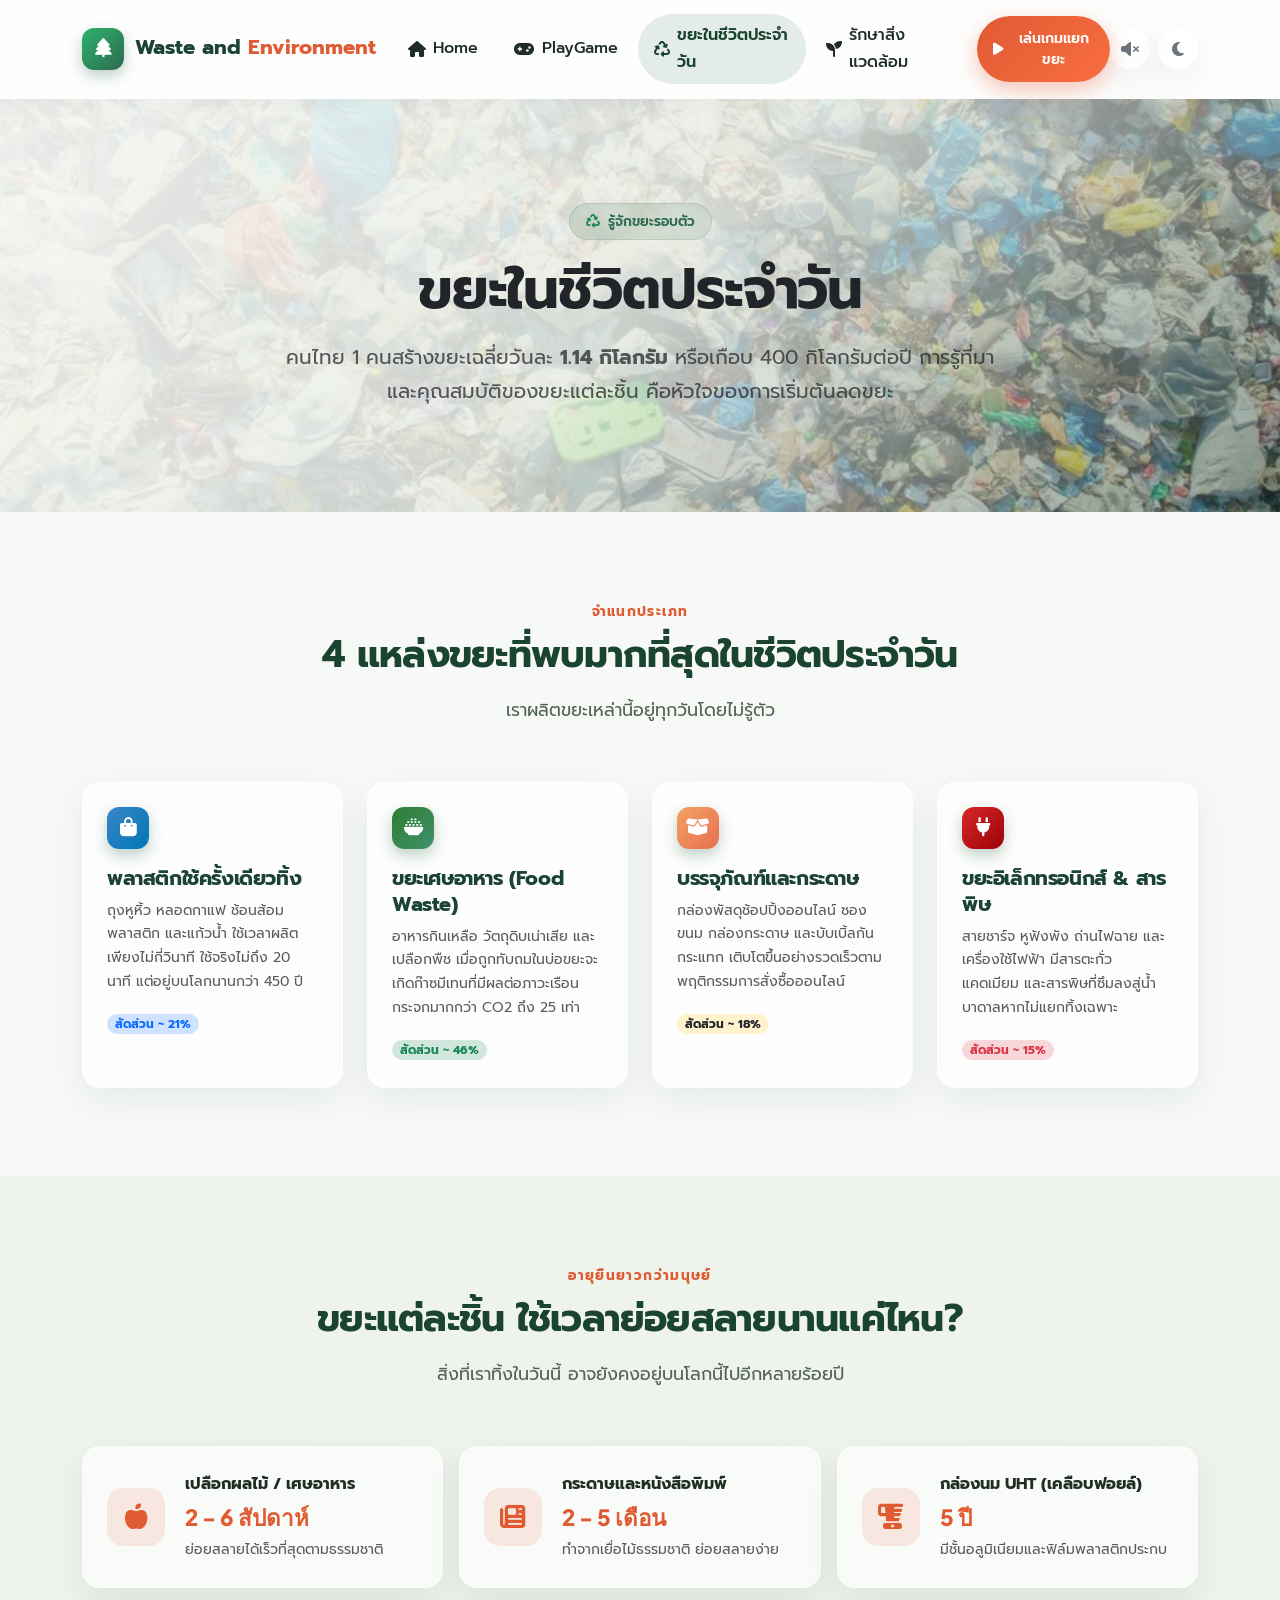
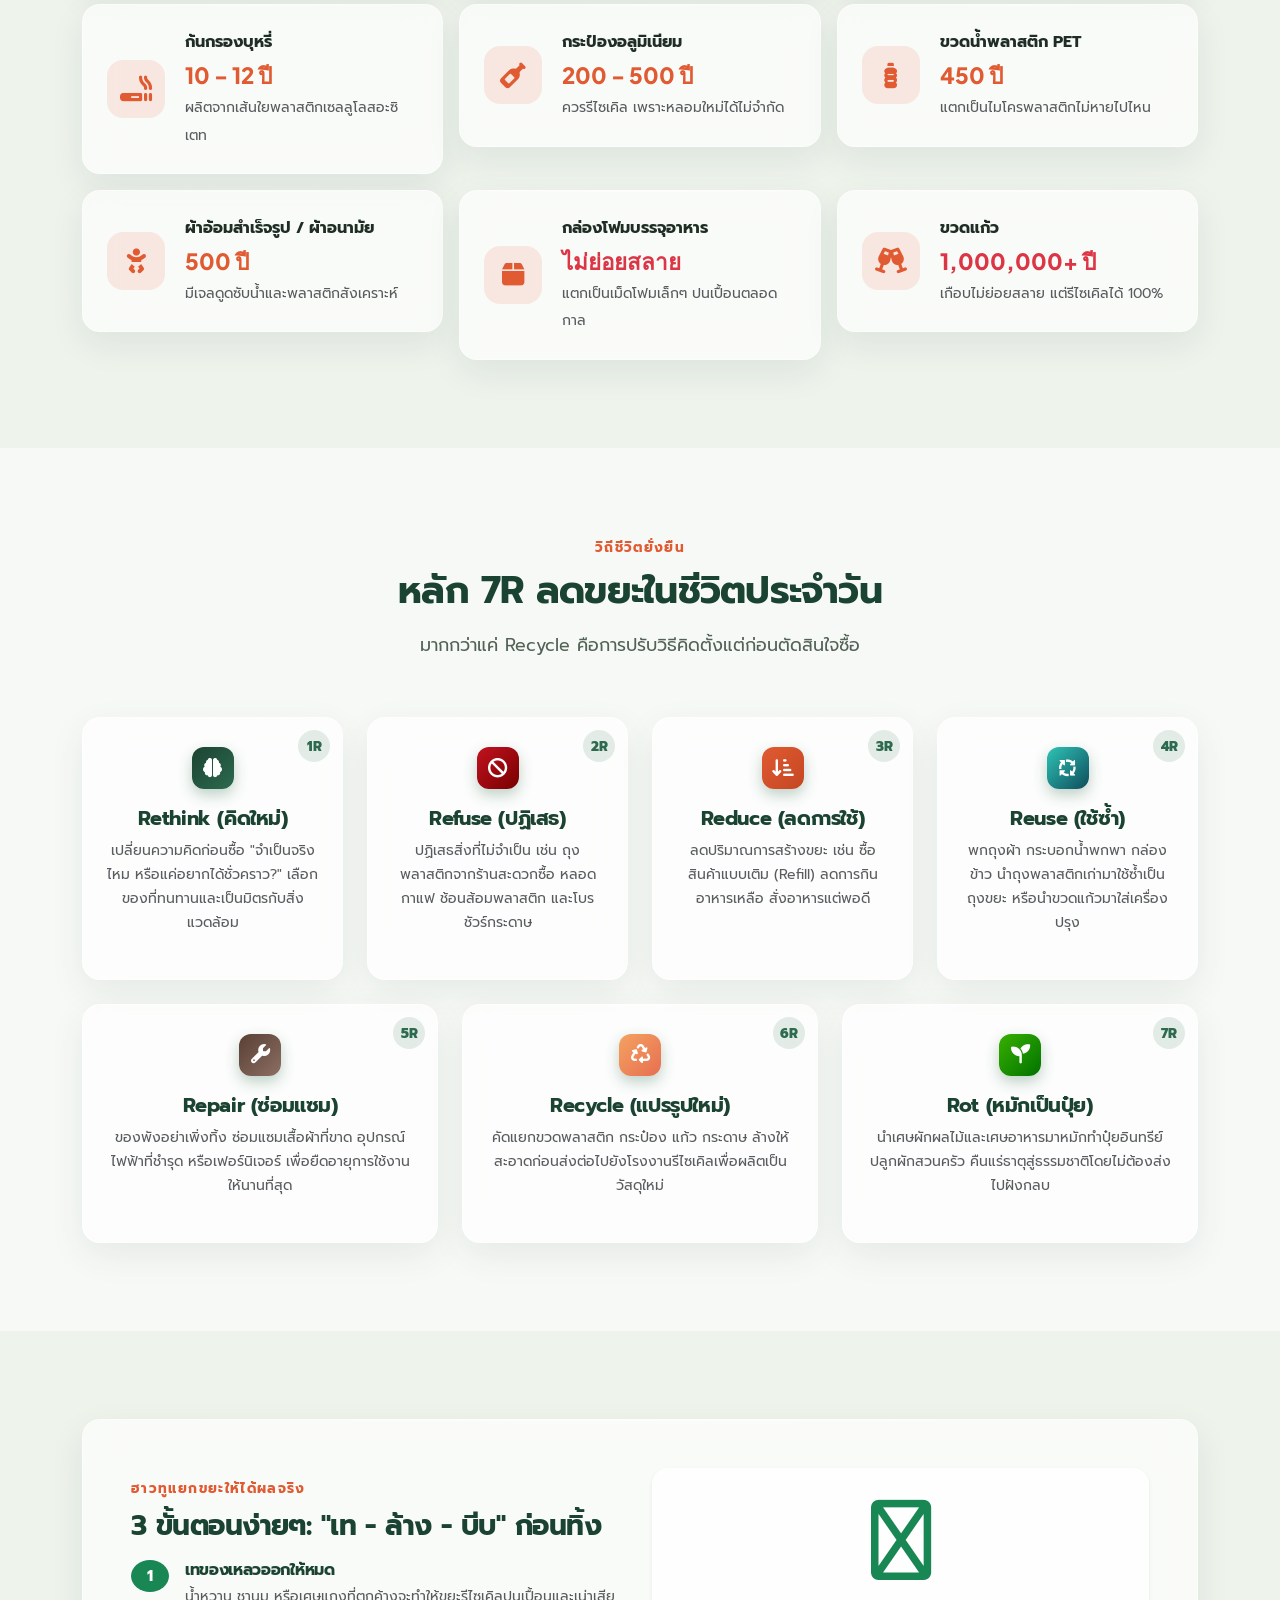
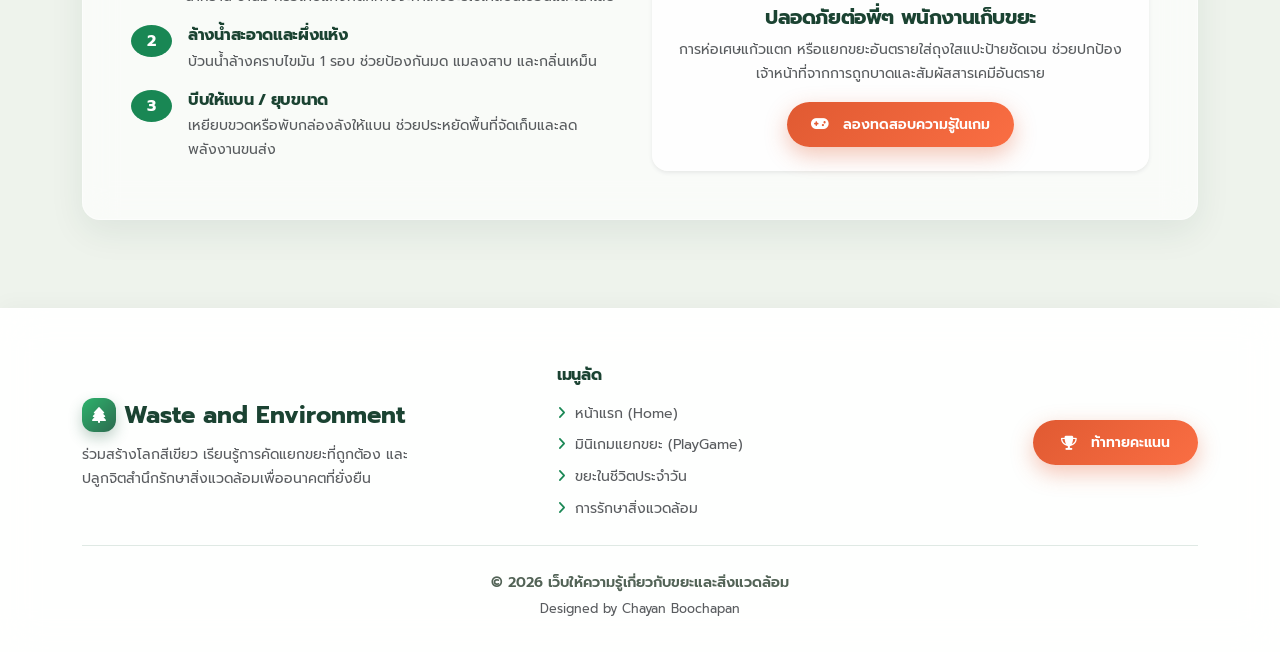
==== daily-waste.html @ e2778abe "feat: initial commit of EcoWise website with audio, game, and real-time counter" ====
<!DOCTYPE html>
<html lang="th" data-theme="light">
<head>
  <meta charset="UTF-8">
  <meta name="viewport" content="width=device-width, initial-scale=1.0">
  <title>ขยะในชีวิตประจำวัน - EcoWise</title>
  
  <meta name="description" content="ทำความรู้จักขยะใกล้ตัว อายุการย่อยสลายของสิ่งของรอบตัว และหลักการ 7R เพื่อการลดขยะอย่างยั่งยืน">
  
  <!-- Google Fonts -->
  <link rel="preconnect" href="https://fonts.googleapis.com">
  <link rel="preconnect" href="https://fonts.gstatic.com" crossorigin>
  <link href="https://fonts.googleapis.com/css2?family=Plus+Jakarta+Sans:wght@500;700;800&family=Prompt:ital,wght@0,300;0,400;0,500;0,600;0,700;1,400&display=swap" rel="stylesheet">
  
  <!-- Font Awesome Icons -->
  <link rel="stylesheet" href="https://cdnjs.cloudflare.com/ajax/libs/font-awesome/6.5.1/css/all.min.css" integrity="sha512-DTOQO9RWCH3ppGqcWaEA1BIZOC6xxalwEsw9c2QQeAIftl+Vegovlnee1c9QX4TctnWMn13TZye+giMm8e2LwA==" crossorigin="anonymous" referrerpolicy="no-referrer" />
  
  <!-- Bootstrap 5 CSS -->
  <link href="https://cdn.jsdelivr.net/npm/bootstrap@5.3.3/dist/css/bootstrap.min.css" rel="stylesheet" integrity="sha384-QWTKZyjpPEjISv5WaRU9OFeRpok6YctnYmDr5pNlyT2bRjXh0JMhjY6hW+ALEwIH" crossorigin="anonymous">
  
  <!-- Custom CSS -->
  <link rel="stylesheet" href="assets/css/style.css">
</head>
<body>

  <!-- Preloader Screen -->
  <div id="preloader">
    <div class="preloader-spinner"></div>
    <div class="fw-bold fs-5 text-success">กำลังโหลดข้อมูลขยะในชีวิตประจำวัน...</div>
  </div>

  <!-- Unified Navigation Bar Placeholder -->
  <div id="navbar-placeholder"></div>

 <!-- Hero Banner with Background Image -->
  <header class="hero-wrapper" style="min-height: 45vh;">
    <!-- รูปภาพพื้นหลัง (เปลี่ยนชื่อรูปตรง src ได้ตามต้องการ) -->
    <img 
      src="assets/images/23e99aee186e565df31dfa96885f300a.jpg" 
      alt="ภาพพื้นหลังขยะในชีวิตประจำวัน" 
      class="hero-bg-img"
    >
    <!-- แผ่นกรองแสงสีกลมกลืน (Overlay) -->
    <div class="hero-overlay"></div>
    <!-- ข้อความเนื้อหา -->
    <div class="container text-center hero-content py-4">
      <span class="badge-pill-soft mb-3 reveal-fade-up">
        <i class="fa-solid fa-recycle text-success"></i> รู้จักขยะรอบตัว
      </span>
      <h1 class="display-4 fw-bold text-dark mb-3 reveal-fade-up">ขยะในชีวิตประจำวัน</h1>
      <p class="fs-5 text-muted mx-auto reveal-fade-up" style="max-width: 720px;">
        คนไทย 1 คนสร้างขยะเฉลี่ยวันละ <strong>1.14 กิโลกรัม</strong> หรือเกือบ 400 กิโลกรัมต่อปี การรู้ที่มาและคุณสมบัติของขยะแต่ละชิ้น คือหัวใจของการเริ่มต้นลดขยะ
      </p>
    </div>
  </header>

  <!-- Section 1: Types of Waste in Daily Life -->
  <section class="section-padding">
    <div class="container">
      <div class="section-title-wrap reveal-fade-up">
        <span class="section-subtitle">จำแนกประเภท</span>
        <h2 class="section-title">4 แหล่งขยะที่พบมากที่สุดในชีวิตประจำวัน</h2>
        <p class="section-desc">เราผลิตขยะเหล่านี้อยู่ทุกวันโดยไม่รู้ตัว</p>
      </div>

      <div class="row g-4">
        <!-- 1. Single Use Plastic -->
        <div class="col-md-6 col-lg-3 reveal-fade-up">
          <div class="glass-card p-4 h-100">
            <div class="brand-icon-wrap mb-3" style="background: linear-gradient(135deg, #3a86c8, #0077b6);">
              <i class="fa-solid fa-bag-shopping"></i>
            </div>
            <h5 class="fw-bold mb-2">พลาสติกใช้ครั้งเดียวทิ้ง</h5>
            <p class="small text-muted mb-3">
              ถุงหูหิ้ว หลอดกาแฟ ช้อนส้อมพลาสติก และแก้วน้ำ ใช้เวลาผลิตเพียงไม่กี่วินาที ใช้จริงไม่ถึง 20 นาที แต่อยู่บนโลกนานกว่า 450 ปี
            </p>
            <span class="badge bg-primary-subtle text-primary rounded-pill small">สัดส่วน ~ 21%</span>
          </div>
        </div>

        <!-- 2. Food Waste -->
        <div class="col-md-6 col-lg-3 reveal-fade-up">
          <div class="glass-card p-4 h-100">
            <div class="brand-icon-wrap mb-3" style="background: linear-gradient(135deg, #2e7d32, #40916c);">
              <i class="fa-solid fa-bowl-rice"></i>
            </div>
            <h5 class="fw-bold mb-2">ขยะเศษอาหาร (Food Waste)</h5>
            <p class="small text-muted mb-3">
              อาหารกินเหลือ วัตถุดิบเน่าเสีย และเปลือกพืช เมื่อถูกทับถมในบ่อขยะจะเกิดก๊าซมีเทนที่มีผลต่อภาวะเรือนกระจกมากกว่า CO2 ถึง 25 เท่า
            </p>
            <span class="badge bg-success-subtle text-success rounded-pill small">สัดส่วน ~ 46%</span>
          </div>
        </div>

        <!-- 3. Packaging & Paper -->
        <div class="col-md-6 col-lg-3 reveal-fade-up">
          <div class="glass-card p-4 h-100">
            <div class="brand-icon-wrap mb-3" style="background: linear-gradient(135deg, #f4a261, #e76f51);">
              <i class="fa-solid fa-box-open"></i>
            </div>
            <h5 class="fw-bold mb-2">บรรจุภัณฑ์และกระดาษ</h5>
            <p class="small text-muted mb-3">
              กล่องพัสดุช้อปปิ้งออนไลน์ ซองขนม กล่องกระดาษ และบับเบิ้ลกันกระแทก เติบโตขึ้นอย่างรวดเร็วตามพฤติกรรมการสั่งซื้อออนไลน์
            </p>
            <span class="badge bg-warning-subtle text-dark rounded-pill small">สัดส่วน ~ 18%</span>
          </div>
        </div>

        <!-- 4. E-Waste & Toxic -->
        <div class="col-md-6 col-lg-3 reveal-fade-up">
          <div class="glass-card p-4 h-100">
            <div class="brand-icon-wrap mb-3" style="background: linear-gradient(135deg, #d62828, #9d0208);">
              <i class="fa-solid fa-plug"></i>
            </div>
            <h5 class="fw-bold mb-2">ขยะอิเล็กทรอนิกส์ & สารพิษ</h5>
            <p class="small text-muted mb-3">
              สายชาร์จ หูฟังพัง ถ่านไฟฉาย และเครื่องใช้ไฟฟ้า มีสารตะกั่ว แคดเมียม และสารพิษที่ซึมลงสู่น้ำบาดาลหากไม่แยกทิ้งเฉพาะ
            </p>
            <span class="badge bg-danger-subtle text-danger rounded-pill small">สัดส่วน ~ 15%</span>
          </div>
        </div>
      </div>
    </div>
  </section>

  <!-- Section 2: Decomposition Timeline Cards (How long trash lasts) -->
  <section class="section-padding" style="background: var(--bg-secondary);">
    <div class="container">
      <div class="section-title-wrap reveal-fade-up">
        <span class="section-subtitle">อายุยืนยาวกว่ามนุษย์</span>
        <h2 class="section-title">ขยะแต่ละชิ้น ใช้เวลาย่อยสลายนานแค่ไหน?</h2>
        <p class="section-desc">สิ่งที่เราทิ้งในวันนี้ อาจยังคงอยู่บนโลกนี้ไปอีกหลายร้อยปี</p>
      </div>

      <div class="row g-3">
        <!-- Item 1: Banana Peel -->
        <div class="col-md-6 col-lg-4 reveal-fade-up">
          <div class="glass-card decomp-card">
            <div class="decomp-icon">
              <i class="fa-solid fa-apple-whole"></i>
            </div>
            <div>
              <div class="fw-bold fs-6">เปลือกผลไม้ / เศษอาหาร</div>
              <div class="decomp-years">2 - 6 สัปดาห์</div>
              <small class="text-muted">ย่อยสลายได้เร็วที่สุดตามธรรมชาติ</small>
            </div>
          </div>
        </div>

        <!-- Item 2: Paper -->
        <div class="col-md-6 col-lg-4 reveal-fade-up">
          <div class="glass-card decomp-card">
            <div class="decomp-icon">
              <i class="fa-solid fa-newspaper"></i>
            </div>
            <div>
              <div class="fw-bold fs-6">กระดาษและหนังสือพิมพ์</div>
              <div class="decomp-years">2 - 5 เดือน</div>
              <small class="text-muted">ทำจากเยื่อไม้ธรรมชาติ ย่อยสลายง่าย</small>
            </div>
          </div>
        </div>

        <!-- Item 3: Milk Carton -->
        <div class="col-md-6 col-lg-4 reveal-fade-up">
          <div class="glass-card decomp-card">
            <div class="decomp-icon">
              <i class="fa-solid fa-blender"></i>
            </div>
            <div>
              <div class="fw-bold fs-6">กล่องนม UHT (เคลือบฟอยล์)</div>
              <div class="decomp-years">5 ปี</div>
              <small class="text-muted">มีชั้นอลูมิเนียมและฟิล์มพลาสติกประกบ</small>
            </div>
          </div>
        </div>

        <!-- Item 4: Cigarette Butt -->
        <div class="col-md-6 col-lg-4 reveal-fade-up">
          <div class="glass-card decomp-card">
            <div class="decomp-icon">
              <i class="fa-solid fa-smoking"></i>
            </div>
            <div>
              <div class="fw-bold fs-6">ก้นกรองบุหรี่</div>
              <div class="decomp-years">10 - 12 ปี</div>
              <small class="text-muted">ผลิตจากเส้นใยพลาสติกเซลลูโลสอะซิเตท</small>
            </div>
          </div>
        </div>

        <!-- Item 5: Soda Can -->
        <div class="col-md-6 col-lg-4 reveal-fade-up">
          <div class="glass-card decomp-card">
            <div class="decomp-icon">
              <i class="fa-solid fa-wine-bottle"></i>
            </div>
            <div>
              <div class="fw-bold fs-6">กระป๋องอลูมิเนียม</div>
              <div class="decomp-years">200 - 500 ปี</div>
              <small class="text-muted">ควรรีไซเคิล เพราะหลอมใหม่ได้ไม่จำกัด</small>
            </div>
          </div>
        </div>

        <!-- Item 6: Plastic Bottle -->
        <div class="col-md-6 col-lg-4 reveal-fade-up">
          <div class="glass-card decomp-card">
            <div class="decomp-icon">
              <i class="fa-solid fa-bottle-water"></i>
            </div>
            <div>
              <div class="fw-bold fs-6">ขวดน้ำพลาสติก PET</div>
              <div class="decomp-years">450 ปี</div>
              <small class="text-muted">แตกเป็นไมโครพลาสติกไม่หายไปไหน</small>
            </div>
          </div>
        </div>

        <!-- Item 7: Disposable Diaper -->
        <div class="col-md-6 col-lg-4 reveal-fade-up">
          <div class="glass-card decomp-card">
            <div class="decomp-icon">
              <i class="fa-solid fa-baby"></i>
            </div>
            <div>
              <div class="fw-bold fs-6">ผ้าอ้อมสำเร็จรูป / ผ้าอนามัย</div>
              <div class="decomp-years">500 ปี</div>
              <small class="text-muted">มีเจลดูดซับน้ำและพลาสติกสังเคราะห์</small>
            </div>
          </div>
        </div>

        <!-- Item 8: Styrofoam -->
        <div class="col-md-6 col-lg-4 reveal-fade-up">
          <div class="glass-card decomp-card">
            <div class="decomp-icon">
              <i class="fa-solid fa-box"></i>
            </div>
            <div>
              <div class="fw-bold fs-6">กล่องโฟมบรรจุอาหาร</div>
              <div class="decomp-years text-danger">ไม่ย่อยสลาย</div>
              <small class="text-muted">แตกเป็นเม็ดโฟมเล็กๆ ปนเปื้อนตลอดกาล</small>
            </div>
          </div>
        </div>

        <!-- Item 9: Glass Bottle -->
        <div class="col-md-6 col-lg-4 reveal-fade-up">
          <div class="glass-card decomp-card">
            <div class="decomp-icon">
              <i class="fa-solid fa-champagne-glasses"></i>
            </div>
            <div>
              <div class="fw-bold fs-6">ขวดแก้ว</div>
              <div class="decomp-years text-danger">1,000,000+ ปี</div>
              <small class="text-muted">เกือบไม่ย่อยสลาย แต่รีไซเคิลได้ 100%</small>
            </div>
          </div>
        </div>
      </div>
    </div>
  </section>

  <!-- Section 3: The 7R Principles in Action -->
  <section class="section-padding" id="section7R">
    <div class="container">
      <div class="section-title-wrap reveal-fade-up">
        <span class="section-subtitle">วิถีชีวิตยั่งยืน</span>
        <h2 class="section-title">หลัก 7R ลดขยะในชีวิตประจำวัน</h2>
        <p class="section-desc">มากกว่าแค่ Recycle คือการปรับวิธีคิดตั้งแต่ก่อนตัดสินใจซื้อ</p>
      </div>

      <div class="row g-4">
        <!-- 1. Rethink -->
        <div class="col-md-6 col-lg-3 reveal-fade-up">
          <div class="glass-card r7-card h-100">
            <span class="r7-badge">1R</span>
            <div class="brand-icon-wrap mx-auto mb-3" style="background: linear-gradient(135deg, #1b4332, #2d6a4f);">
              <i class="fa-solid fa-brain"></i>
            </div>
            <h5 class="fw-bold mb-2">Rethink (คิดใหม่)</h5>
            <p class="small text-muted">
              เปลี่ยนความคิดก่อนซื้อ "จำเป็นจริงไหม หรือแค่อยากได้ชั่วคราว?" เลือกของที่ทนทานและเป็นมิตรกับสิ่งแวดล้อม
            </p>
          </div>
        </div>

        <!-- 2. Refuse -->
        <div class="col-md-6 col-lg-3 reveal-fade-up">
          <div class="glass-card r7-card h-100">
            <span class="r7-badge">2R</span>
            <div class="brand-icon-wrap mx-auto mb-3" style="background: linear-gradient(135deg, #c1121f, #780000);">
              <i class="fa-solid fa-ban"></i>
            </div>
            <h5 class="fw-bold mb-2">Refuse (ปฏิเสธ)</h5>
            <p class="small text-muted">
              ปฏิเสธสิ่งที่ไม่จำเป็น เช่น ถุงพลาสติกจากร้านสะดวกซื้อ หลอดกาแฟ ช้อนส้อมพลาสติก และโบรชัวร์กระดาษ
            </p>
          </div>
        </div>

        <!-- 3. Reduce -->
        <div class="col-md-6 col-lg-3 reveal-fade-up">
          <div class="glass-card r7-card h-100">
            <span class="r7-badge">3R</span>
            <div class="brand-icon-wrap mx-auto mb-3" style="background: linear-gradient(135deg, #e05a32, #c44722);">
              <i class="fa-solid fa-arrow-down-short-wide"></i>
            </div>
            <h5 class="fw-bold mb-2">Reduce (ลดการใช้)</h5>
            <p class="small text-muted">
              ลดปริมาณการสร้างขยะ เช่น ซื้อสินค้าแบบเติม (Refill) ลดการกินอาหารเหลือ สั่งอาหารแต่พอดี
            </p>
          </div>
        </div>

        <!-- 4. Reuse -->
        <div class="col-md-6 col-lg-3 reveal-fade-up">
          <div class="glass-card r7-card h-100">
            <span class="r7-badge">4R</span>
            <div class="brand-icon-wrap mx-auto mb-3" style="background: linear-gradient(135deg, #2ec4b6, #0f4c5c);">
              <i class="fa-solid fa-arrows-spin"></i>
            </div>
            <h5 class="fw-bold mb-2">Reuse (ใช้ซ้ำ)</h5>
            <p class="small text-muted">
              พกถุงผ้า กระบอกน้ำพกพา กล่องข้าว นำถุงพลาสติกเก่ามาใช้ซ้ำเป็นถุงขยะ หรือนำขวดแก้วมาใส่เครื่องปรุง
            </p>
          </div>
        </div>

        <!-- 5. Repair -->
        <div class="col-md-6 col-lg-4 reveal-fade-up">
          <div class="glass-card r7-card h-100">
            <span class="r7-badge">5R</span>
            <div class="brand-icon-wrap mx-auto mb-3" style="background: linear-gradient(135deg, #584034, #8d6e63);">
              <i class="fa-solid fa-wrench"></i>
            </div>
            <h5 class="fw-bold mb-2">Repair (ซ่อมแซม)</h5>
            <p class="small text-muted">
              ของพังอย่าเพิ่งทิ้ง ซ่อมแซมเสื้อผ้าที่ขาด อุปกรณ์ไฟฟ้าที่ชำรุด หรือเฟอร์นิเจอร์ เพื่อยืดอายุการใช้งานให้นานที่สุด
            </p>
          </div>
        </div>

        <!-- 6. Recycle -->
        <div class="col-md-6 col-lg-4 reveal-fade-up">
          <div class="glass-card r7-card h-100">
            <span class="r7-badge">6R</span>
            <div class="brand-icon-wrap mx-auto mb-3" style="background: linear-gradient(135deg, #f4a261, #e76f51);">
              <i class="fa-solid fa-recycle"></i>
            </div>
            <h5 class="fw-bold mb-2">Recycle (แปรรูปใหม่)</h5>
            <p class="small text-muted">
              คัดแยกขวดพลาสติก กระป๋อง แก้ว กระดาษ ล้างให้สะอาดก่อนส่งต่อไปยังโรงงานรีไซเคิลเพื่อผลิตเป็นวัสดุใหม่
            </p>
          </div>
        </div>

        <!-- 7. Rot / Return -->
        <div class="col-md-12 col-lg-4 reveal-fade-up">
          <div class="glass-card r7-card h-100">
            <span class="r7-badge">7R</span>
            <div class="brand-icon-wrap mx-auto mb-3" style="background: linear-gradient(135deg, #38b000, #007200);">
              <i class="fa-solid fa-seedling"></i>
            </div>
            <h5 class="fw-bold mb-2">Rot (หมักเป็นปุ๋ย)</h5>
            <p class="small text-muted">
              นำเศษผักผลไม้และเศษอาหารมาหมักทำปุ๋ยอินทรีย์ ปลูกผักสวนครัว คืนแร่ธาตุสู่ธรรมชาติโดยไม่ต้องส่งไปฝังกลบ
            </p>
          </div>
        </div>
      </div>
    </div>
  </section>

  <!-- Section 4: Tips for Cleaning Waste Before Sorting -->
  <section class="section-padding" style="background: var(--bg-secondary);">
    <div class="container">
      <div class="glass-card p-4 p-md-5 reveal-fade-up">
        <div class="row align-items-center">
          <div class="col-lg-6 mb-4 mb-lg-0">
            <span class="section-subtitle">ฮาวทูแยกขยะให้ได้ผลจริง</span>
            <h3 class="fw-bold mb-3" style="color: var(--color-brand-deep);">
              3 ขั้นตอนง่ายๆ: "เท - ล้าง - บีบ" ก่อนทิ้ง
            </h3>
            <div class="d-flex flex-column gap-3">
              <div class="d-flex align-items-start gap-3">
                <div class="badge bg-success rounded-circle p-2 px-3 fw-bold fs-6">1</div>
                <div>
                  <h6 class="fw-bold mb-1">เทของเหลวออกให้หมด</h6>
                  <p class="small text-muted mb-0">น้ำหวาน ชานม หรือเศษแกงที่ตกค้างจะทำให้ขยะรีไซเคิลปนเปื้อนและเน่าเสีย</p>
                </div>
              </div>
              <div class="d-flex align-items-start gap-3">
                <div class="badge bg-success rounded-circle p-2 px-3 fw-bold fs-6">2</div>
                <div>
                  <h6 class="fw-bold mb-1">ล้างน้ำสะอาดและผึ่งแห้ง</h6>
                  <p class="small text-muted mb-0">บ้วนน้ำล้างคราบไขมัน 1 รอบ ช่วยป้องกันมด แมลงสาบ และกลิ่นเหม็น</p>
                </div>
              </div>
              <div class="d-flex align-items-start gap-3">
                <div class="badge bg-success rounded-circle p-2 px-3 fw-bold fs-6">3</div>
                <div>
                  <h6 class="fw-bold mb-1">บีบให้แบน / ยุบขนาด</h6>
                  <p class="small text-muted mb-0">เหยียบขวดหรือพับกล่องลังให้แบน ช่วยประหยัดพื้นที่จัดเก็บและลดพลังงานขนส่ง</p>
                </div>
              </div>
            </div>
          </div>
          <div class="col-lg-6 text-center">
            <div class="p-4 rounded-4 bg-white bg-opacity-75 shadow-sm">
              <i class="fa-solid fa-hand-holding-heart display-1 text-success mb-3"></i>
              <h5 class="fw-bold mb-2">ปลอดภัยต่อพี่ๆ พนักงานเก็บขยะ</h5>
              <p class="small text-muted mb-3">
                การห่อเศษแก้วแตก หรือแยกขยะอันตรายใส่ถุงใสแปะป้ายชัดเจน ช่วยปกป้องเจ้าหน้าที่จากการถูกบาดและสัมผัสสารเคมีอันตราย
              </p>
              <a href="game.html" class="btn btn-eco-primary btn-sm px-4">
                <i class="fa-solid fa-gamepad me-1"></i> ลองทดสอบความรู้ในเกม
              </a>
            </div>
          </div>
        </div>
      </div>
    </div>
  </section>

  <!-- Scroll to Top Button -->
  <button class="scroll-to-top" id="scrollTopBtn" title="กลับขึ้นด้านบน" aria-label="กลับขึ้นด้านบน">
    <i class="fa-solid fa-arrow-up"></i>
  </button>

  <!-- Unified Footer Placeholder -->
  <div id="footer-placeholder"></div>

  <!-- Bootstrap 5 Bundle JS -->
  <script src="https://cdn.jsdelivr.net/npm/bootstrap@5.3.3/dist/js/bootstrap.bundle.min.js" integrity="sha384-YvpcrYf0tY3lHB60NNkmXc5s9fDVZLESaAA55NDzOxhy9GkcIdslK1eN7N6jIeHz" crossorigin="anonymous"></script>

  <!-- Unified Navbar & Footer Component -->
  <script src="assets/js/navbar-footer.js"></script>

  <!-- Main JS -->
  <script src="assets/js/main.js"></script>

  <!-- Audio Manager (BGM & SFX) -->
  <script src="assets/js/audio-manager.js"></script>

</body>
</html>
---- assets/css/style.css ----
/* ==========================================================================
   EcoWise - เว็บให้ความรู้เกี่ยวกับขยะและสิ่งแวดล้อม
   CSS Stylesheet (Modern Glassmorphism & Responsive Design)
   Color Theory: 60-30-10 Rule (Green, Earthy Brown/Beige, Terracotta/Vibrant Accent)
   ========================================================================== */

/* --- CSS Variables & Design Tokens --- */
:root {
  /* 60% Dominant Base Colors (Light Theme: Soft Natural Ivory / Earth Light) */
  --bg-primary: #f7f9f6;
  --bg-secondary: #eef3ec;
  --bg-surface: rgba(255, 255, 255, 0.72);
  --bg-surface-card: rgba(255, 255, 255, 0.65);
  --bg-surface-elevated: rgba(255, 255, 255, 0.88);
  
  /* 30% Secondary Elements (Deep Forest Green & Earth Warm Brown) */
  --color-brand-deep: #1b4332;
  --color-brand-medium: #2d6a4f;
  --color-earth-brown: #584034;
  --color-earth-beige: #e9ece4;
  --text-main: #1f2d24;
  --text-muted: #526356;
  --border-glass: rgba(255, 255, 255, 0.45);
  --border-subtle: rgba(45, 106, 79, 0.15);

  /* 10% Vibrant Accents (Terracotta Orange / Vivid Green / Accent Gold) */
  --accent-cta: #e05a32;
  --accent-cta-hover: #c44722;
  --accent-green-vivid: #2db36c;
  --accent-sky-blue: #3a86c8;
  --accent-amber: #f4a261;

  /* Glassmorphism Shadows & Blur */
  --glass-blur: blur(16px);
  --glass-shadow: 0 12px 35px 0 rgba(27, 67, 50, 0.08);
  --glass-shadow-hover: 0 18px 45px 0 rgba(27, 67, 50, 0.16);
  --glass-shadow-inset: inset 0 1px 1px 0 rgba(255, 255, 255, 0.8);

  /* Typography & Transitions */
  --font-thai: 'Prompt', -apple-system, BlinkMacSystemFont, 'Segoe UI', Roboto, sans-serif;
  --font-en: 'Plus Jakarta Sans', sans-serif;
  --transition-smooth: all 0.35s cubic-bezier(0.25, 0.8, 0.25, 1);
  --transition-bounce: all 0.5s cubic-bezier(0.34, 1.56, 0.64, 1);
  --radius-sm: 10px;
  --radius-md: 18px;
  --radius-lg: 26px;
  --radius-full: 9999px;

  /* Bin Colors for Waste Sorting */
  --bin-organic: #2e7d32;
  --bin-organic-light: #e8f5e9;
  --bin-recycle: #f9a825;
  --bin-recycle-light: #fffde7;
  --bin-general: #1565c0;
  --bin-general-light: #e3f2fd;
  --bin-hazard: #c62828;
  --bin-hazard-light: #ffebee;
}

/* --- Dark Theme Variables --- */
[data-theme="dark"] {
  color-scheme: dark;

  --bg-primary: #0b1510;
  --bg-secondary: #112018;
  --bg-surface: rgba(17, 33, 24, 0.82);
  --bg-surface-card: rgba(20, 39, 29, 0.72);
  --bg-surface-elevated: rgba(25, 48, 36, 0.90);

  --color-brand-deep: #8ee0b6;
  --color-brand-medium: #62cf9b;
  --color-earth-brown: #ded0c5;
  --color-earth-beige: #203529;
  --text-main: #f3f7f4;
  --text-muted: #b4c9bc;
  --border-glass: rgba(255, 255, 255, 0.14);
  --border-subtle: rgba(98, 207, 155, 0.25);

  --accent-cta: #ff764c;
  --accent-cta-hover: #fa5727;
  --accent-green-vivid: #46c783;
  --accent-sky-blue: #6cb9f6;
  --accent-amber: #ffbe5b;

  --glass-shadow: 0 12px 35px 0 rgba(0, 0, 0, 0.45);
  --glass-shadow-hover: 0 18px 45px 0 rgba(0, 0, 0, 0.65);
  --glass-shadow-inset: inset 0 1px 1px 0 rgba(255, 255, 255, 0.1);

  --bin-organic-light: #16331a;
  --bin-recycle-light: #3a2e0a;
  --bin-general-light: #122842;
  --bin-hazard-light: #3a1515;
}

/* --- Base & Reset --- */
*, *::before, *::after {
  box-sizing: border-box;
}

html {
  scroll-behavior: smooth;
  font-size: 16px;
}

body {
  font-family: var(--font-thai);
  background-color: var(--bg-primary);
  color: var(--text-main);
  line-height: 1.7;
  overflow-x: hidden;
  transition: background-color 0.4s ease, color 0.4s ease;
  min-height: 100vh;
  display: flex;
  flex-direction: column;
  -webkit-font-smoothing: antialiased;
  -moz-osx-font-smoothing: grayscale;
  text-rendering: optimizeLegibility;
}

h1, h2, h3, h4, h5, h6 {
  color: var(--color-brand-deep);
  font-weight: 700;
  line-height: 1.3;
  letter-spacing: -0.02em;
}

a {
  color: var(--accent-cta);
  text-decoration: none;
  transition: var(--transition-smooth);
}

a:hover {
  color: var(--accent-cta-hover);
}

img {
  max-width: 100%;
  height: auto;
}

/* --- Glassmorphism Card Core --- */
.glass-card {
  background: var(--bg-surface-card);
  backdrop-filter: var(--glass-blur);
  -webkit-backdrop-filter: var(--glass-blur);
  border: 1px solid var(--border-glass);
  box-shadow: var(--glass-shadow);
  border-radius: var(--radius-md);
  transition: var(--transition-smooth);
  position: relative;
  overflow: hidden;
}

.glass-card::before {
  content: '';
  position: absolute;
  top: 0;
  left: 0;
  right: 0;
  height: 1px;
  background: linear-gradient(90deg, transparent, rgba(255, 255, 255, 0.6), transparent);
  pointer-events: none;
}

.glass-card:hover {
  transform: translateY(-5px);
  box-shadow: var(--glass-shadow-hover);
  border-color: rgba(255, 255, 255, 0.65);
}

.glass-panel-static {
  background: var(--bg-surface-elevated);
  backdrop-filter: var(--glass-blur);
  -webkit-backdrop-filter: var(--glass-blur);
  border: 1px solid var(--border-glass);
  box-shadow: var(--glass-shadow);
  border-radius: var(--radius-lg);
}

/* --- Gradient Text & Badges --- */
.gradient-text {
  background: linear-gradient(135deg, var(--color-brand-deep) 0%, var(--accent-green-vivid) 70%, var(--accent-cta) 100%);
  -webkit-background-clip: text;
  -webkit-text-fill-color: transparent;
  display: inline-block;
}

.badge-pill-soft {
  display: inline-flex;
  align-items: center;
  gap: 0.5rem;
  padding: 0.4rem 1rem;
  background: rgba(45, 106, 79, 0.12);
  color: var(--color-brand-medium);
  border: 1px solid var(--border-subtle);
  border-radius: var(--radius-full);
  font-size: 0.85rem;
  font-weight: 600;
  backdrop-filter: blur(8px);
}

[data-theme="dark"] .badge-pill-soft {
  background: rgba(82, 183, 136, 0.18);
  color: #8eddb2;
}

/* --- Buttons (10% Accent Call to Action) --- */
.btn-eco-primary {
  background: linear-gradient(135deg, var(--accent-cta) 0%, #fa6e43 100%);
  color: #ffffff !important;
  font-weight: 600;
  padding: 0.75rem 1.75rem;
  border-radius: var(--radius-full);
  border: none;
  box-shadow: 0 8px 22px rgba(224, 90, 50, 0.35);
  transition: var(--transition-bounce);
  display: inline-flex;
  align-items: center;
  gap: 0.6rem;
  position: relative;
  overflow: hidden;
}

.btn-eco-primary:hover {
  transform: translateY(-3px) scale(1.02);
  box-shadow: 0 12px 28px rgba(224, 90, 50, 0.45);
  color: #ffffff !important;
}

.btn-eco-outline {
  background: rgba(255, 255, 255, 0.2);
  color: var(--color-brand-deep) !important;
  font-weight: 600;
  padding: 0.75rem 1.75rem;
  border-radius: var(--radius-full);
  border: 1.5px solid var(--color-brand-medium);
  backdrop-filter: blur(8px);
  transition: var(--transition-smooth);
  display: inline-flex;
  align-items: center;
  gap: 0.6rem;
}

.btn-eco-outline:hover {
  background: var(--color-brand-medium);
  color: #ffffff !important;
  transform: translateY(-3px);
  box-shadow: 0 8px 20px rgba(45, 106, 79, 0.25);
}

[data-theme="dark"] .btn-eco-outline {
  border-color: var(--accent-green-vivid);
  color: #ffffff !important;
}

[data-theme="dark"] .btn-eco-outline:hover {
  background: var(--accent-green-vivid);
  color: #0d1813 !important;
}

/* --- Navbar (Glassmorphism Sticky) --- */
.eco-navbar {
  background: var(--bg-surface);
  backdrop-filter: blur(20px);
  -webkit-backdrop-filter: blur(20px);
  border-bottom: 1px solid var(--border-glass);
  box-shadow: 0 4px 20px rgba(0, 0, 0, 0.04);
  transition: var(--transition-smooth);
  padding: 0.85rem 0;
  z-index: 1040;
}

.eco-navbar.scrolled {
  padding: 0.55rem 0;
  box-shadow: 0 8px 30px rgba(0, 0, 0, 0.08);
}

.navbar-brand-logo {
  display: flex;
  align-items: center;
  gap: 0.7rem;
  font-size: 1.28rem;
  font-weight: 700;
  color: var(--color-brand-deep) !important;
}

.brand-icon-wrap {
  width: 42px;
  height: 42px;
  border-radius: 12px;
  background: linear-gradient(135deg, var(--accent-green-vivid), var(--color-brand-medium));
  display: flex;
  align-items: center;
  justify-content: center;
  color: #ffffff;
  font-size: 1.2rem;
  box-shadow: 0 6px 14px rgba(45, 106, 79, 0.3);
}

.nav-link.eco-link {
  color: var(--text-main);
  font-weight: 500;
  padding: 0.5rem 1rem !important;
  border-radius: var(--radius-full);
  transition: var(--transition-smooth);
  position: relative;
  display: flex;
  align-items: center;
  gap: 0.45rem;
}

.nav-link.eco-link:hover {
  color: var(--accent-cta);
  background: rgba(224, 90, 50, 0.08);
}

.nav-link.eco-link.active {
  color: var(--color-brand-deep);
  background: rgba(45, 106, 79, 0.12);
  font-weight: 600;
}

[data-theme="dark"] .nav-link.eco-link.active {
  background: rgba(116, 198, 157, 0.2);
  color: #92e6b9;
}

/* Theme Toggle Button */
.theme-toggle-btn {
  background: var(--bg-surface-elevated);
  border: 1px solid var(--border-glass);
  color: var(--text-main);
  width: 40px;
  height: 40px;
  border-radius: 50%;
  display: flex;
  align-items: center;
  justify-content: center;
  cursor: pointer;
  transition: var(--transition-bounce);
  box-shadow: var(--glass-shadow);
}

.theme-toggle-btn:hover {
  transform: rotate(18deg) scale(1.1);
  color: var(--accent-amber);
}

.theme-toggle-btn.bgm-active {
  border-color: var(--accent-green-vivid);
  box-shadow: 0 0 12px rgba(45, 179, 108, 0.4);
  animation: pulseBgm 2s infinite ease-in-out;
}

@keyframes pulseBgm {
  0%, 100% { transform: scale(1); }
  50% { transform: scale(1.08); }
}

.blink {
  animation: liveBlink 1.4s infinite ease-in-out;
}

@keyframes liveBlink {
  0%, 100% { opacity: 1; }
  50% { opacity: 0.2; }
}

/* --- Hero Section with Background & Overlay (Home) --- */
.hero-wrapper {
  position: relative;
  min-height: 88vh;
  display: flex;
  align-items: center;
  overflow: hidden;
  padding: 5rem 0 4rem 0;
}

.hero-bg-img {
  position: absolute;
  top: 0;
  left: 0;
  width: 100%;
  height: 100%;
  object-fit: cover;
  z-index: 0;
  filter: brightness(0.92) saturate(1.15);
  transform: scale(1.04);
  transition: transform 10s ease;
}

.hero-overlay {
  position: absolute;
  top: 0;
  left: 0;
  width: 100%;
  height: 100%;
  background: linear-gradient(
    135deg,
    rgba(247, 249, 246, 0.94) 0%,
    rgba(238, 243, 236, 0.85) 50%,
    rgba(27, 67, 50, 0.4) 100%
  );
  z-index: 1;
}

[data-theme="dark"] .hero-overlay {
  background: linear-gradient(
    135deg,
    rgba(13, 24, 19, 0.96) 0%,
    rgba(19, 36, 27, 0.88) 55%,
    rgba(2, 10, 6, 0.8) 100%
  );
}

.hero-content {
  position: relative;
  z-index: 2;
}

.hero-glass-box {
  background: var(--bg-surface);
  backdrop-filter: blur(24px);
  -webkit-backdrop-filter: blur(24px);
  border: 1px solid var(--border-glass);
  box-shadow: 0 20px 50px rgba(0, 0, 0, 0.1);
  border-radius: var(--radius-lg);
  padding: 3rem 2.5rem;
}

/* Floating Elements Animation */
@keyframes floatSlow {
  0%, 100% { transform: translateY(0px) rotate(0deg); }
  50% { transform: translateY(-12px) rotate(2deg); }
}

.floating-anim {
  animation: floatSlow 6s ease-in-out infinite;
}

/* --- Section Styling & Headers --- */
.section-padding {
  padding: 5.5rem 0;
}

.section-title-wrap {
  text-align: center;
  max-width: 720px;
  margin: 0 auto 3.5rem auto;
}

.section-subtitle {
  color: var(--accent-cta);
  text-transform: uppercase;
  font-size: 0.85rem;
  font-weight: 700;
  letter-spacing: 0.1em;
  margin-bottom: 0.5rem;
  display: block;
}

.section-title {
  font-size: 2.35rem;
  margin-bottom: 1rem;
}

.section-desc {
  color: var(--text-muted);
  font-size: 1.1rem;
}

/* --- Waste Category Cards (Interactive 4 Bins) --- */
.waste-category-card {
  border-radius: var(--radius-md);
  padding: 2rem 1.5rem;
  text-align: center;
  height: 100%;
  display: flex;
  flex-direction: column;
  align-items: center;
  position: relative;
  transition: var(--transition-bounce);
  border-top-width: 6px;
}

.waste-category-card.organic {
  border-top-color: var(--bin-organic);
  background: linear-gradient(180deg, var(--bin-organic-light) 0%, var(--bg-surface-card) 45%);
}

.waste-category-card.recycle {
  border-top-color: var(--bin-recycle);
  background: linear-gradient(180deg, var(--bin-recycle-light) 0%, var(--bg-surface-card) 45%);
}

.waste-category-card.general {
  border-top-color: var(--bin-general);
  background: linear-gradient(180deg, var(--bin-general-light) 0%, var(--bg-surface-card) 45%);
}

.waste-category-card.hazard {
  border-top-color: var(--bin-hazard);
  background: linear-gradient(180deg, var(--bin-hazard-light) 0%, var(--bg-surface-card) 45%);
}

.bin-icon-circle {
  width: 72px;
  height: 72px;
  border-radius: 50%;
  display: flex;
  align-items: center;
  justify-content: center;
  font-size: 2rem;
  margin-bottom: 1.25rem;
  box-shadow: 0 8px 20px rgba(0, 0, 0, 0.08);
  transition: var(--transition-bounce);
}

.waste-category-card:hover .bin-icon-circle {
  transform: scale(1.15) rotate(6deg);
}

.organic .bin-icon-circle { background: var(--bin-organic); color: #fff; }
.recycle .bin-icon-circle { background: var(--bin-recycle); color: #fff; }
.general .bin-icon-circle { background: var(--bin-general); color: #fff; }
.hazard .bin-icon-circle { background: var(--bin-hazard); color: #fff; }

.bin-badge-tag {
  font-size: 0.78rem;
  font-weight: 700;
  padding: 0.3rem 0.8rem;
  border-radius: var(--radius-full);
  margin-bottom: 0.75rem;
  display: inline-block;
}

.organic .bin-badge-tag { background: rgba(46, 125, 50, 0.15); color: var(--bin-organic); }
.recycle .bin-badge-tag { background: rgba(249, 168, 37, 0.18); color: #b7791f; }
.general .bin-badge-tag { background: rgba(21, 101, 192, 0.15); color: var(--bin-general); }
.hazard .bin-badge-tag { background: rgba(198, 40, 40, 0.15); color: var(--bin-hazard); }

/* --- Decomposition Timeline / Decomposition Cards --- */
.decomp-card {
  padding: 1.5rem;
  border-radius: var(--radius-md);
  display: flex;
  align-items: center;
  gap: 1.25rem;
  transition: var(--transition-smooth);
}

.decomp-icon {
  width: 58px;
  height: 58px;
  border-radius: 16px;
  background: rgba(224, 90, 50, 0.12);
  color: var(--accent-cta);
  display: flex;
  align-items: center;
  justify-content: center;
  font-size: 1.6rem;
  flex-shrink: 0;
}

.decomp-years {
  font-size: 1.4rem;
  font-weight: 800;
  color: var(--accent-cta);
  font-family: var(--font-en);
}

/* --- 7R Interactive Grid --- */
.r7-card {
  padding: 1.8rem 1.5rem;
  text-align: center;
  border-radius: var(--radius-md);
  position: relative;
  overflow: hidden;
}

.r7-badge {
  position: absolute;
  top: 12px;
  right: 12px;
  width: 32px;
  height: 32px;
  border-radius: 50%;
  background: rgba(45, 106, 79, 0.12);
  color: var(--color-brand-medium);
  font-weight: 800;
  font-size: 0.85rem;
  display: flex;
  align-items: center;
  justify-content: center;
}

/* --- Game Interface (PlayGame) --- */
.game-container {
  max-width: 980px;
  margin: 0 auto;
}

.game-hud {
  display: grid;
  grid-template-columns: repeat(auto-fit, minmax(180px, 1fr));
  gap: 1.25rem;
  margin-bottom: 2rem;
}

.hud-item {
  padding: 1.25rem;
  text-align: center;
  border-radius: var(--radius-md);
  border: 1px solid var(--border-glass);
  background: var(--bg-surface-elevated);
  box-shadow: var(--glass-shadow);
}

.hud-label {
  font-size: 0.85rem;
  color: var(--text-muted);
  font-weight: 600;
  text-transform: uppercase;
  margin-bottom: 0.35rem;
  display: flex;
  align-items: center;
  justify-content: center;
  gap: 0.4rem;
}

.hud-value {
  font-size: 2.2rem;
  font-weight: 800;
  color: var(--color-brand-deep);
  font-family: var(--font-en);
  line-height: 1;
}

.hud-value.timer-warning {
  color: #e63946 !important;
  animation: pulseTimer 1s infinite alternate;
}

@keyframes pulseTimer {
  from { transform: scale(1); }
  to { transform: scale(1.12); }
}

/* Waste Item Spawner Arena */
.game-arena {
  background: var(--bg-surface);
  backdrop-filter: blur(20px);
  -webkit-backdrop-filter: blur(20px);
  border: 2px dashed var(--border-subtle);
  border-radius: var(--radius-lg);
  padding: 2.5rem 1.5rem;
  min-height: 240px;
  display: flex;
  flex-direction: column;
  align-items: center;
  justify-content: center;
  margin-bottom: 2.5rem;
  position: relative;
  transition: var(--transition-smooth);
}

.draggable-waste-item {
  background: var(--bg-surface-elevated);
  border: 2px solid var(--accent-cta);
  border-radius: var(--radius-md);
  padding: 1.2rem 2.2rem;
  box-shadow: 0 16px 36px rgba(0, 0, 0, 0.14);
  cursor: grab;
  user-select: none;
  touch-action: none;
  display: flex;
  align-items: center;
  gap: 1.25rem;
  transition: transform 0.2s cubic-bezier(0.175, 0.885, 0.32, 1.275), box-shadow 0.2s;
  animation: popIn 0.4s cubic-bezier(0.34, 1.56, 0.64, 1);
  z-index: 10;
}

.draggable-waste-item:active {
  cursor: grabbing;
  transform: scale(1.08) rotate(-2deg);
  box-shadow: 0 22px 45px rgba(0, 0, 0, 0.22);
}

.draggable-waste-item.dragging {
  opacity: 0.75;
  transform: scale(1.08);
}

.waste-item-icon {
  font-size: 2.4rem;
  color: var(--color-brand-medium);
  width: 56px;
  height: 56px;
  background: rgba(45, 106, 79, 0.12);
  border-radius: 50%;
  display: flex;
  align-items: center;
  justify-content: center;
}

.waste-item-info {
  text-align: left;
}

.waste-item-name {
  font-size: 1.35rem;
  font-weight: 700;
  color: var(--color-brand-deep);
  margin-bottom: 0.2rem;
}

.waste-item-hint {
  font-size: 0.82rem;
  color: var(--text-muted);
}

@keyframes popIn {
  0% { transform: scale(0.6) translateY(20px); opacity: 0; }
  100% { transform: scale(1) translateY(0); opacity: 1; }
}

/* Bin Drop Zones */
.bins-drop-grid {
  display: grid;
  grid-template-columns: repeat(4, 1fr);
  gap: 1.25rem;
}

.bin-drop-target {
  background: var(--bg-surface-card);
  border: 2px dashed transparent;
  border-radius: var(--radius-md);
  padding: 1.75rem 1rem;
  text-align: center;
  cursor: pointer;
  transition: var(--transition-bounce);
  position: relative;
  overflow: hidden;
  box-shadow: var(--glass-shadow);
}

.bin-drop-target:hover {
  transform: translateY(-8px);
}

.bin-drop-target.drag-over {
  transform: scale(1.05) translateY(-8px);
  border-color: #ffffff;
  box-shadow: 0 0 25px rgba(255, 255, 255, 0.6);
}

.bin-drop-target.bin-organic {
  background: linear-gradient(180deg, rgba(46, 125, 50, 0.15) 0%, var(--bg-surface-card) 80%);
  border-color: var(--bin-organic);
}
.bin-drop-target.bin-recycle {
  background: linear-gradient(180deg, rgba(249, 168, 37, 0.15) 0%, var(--bg-surface-card) 80%);
  border-color: var(--bin-recycle);
}
.bin-drop-target.bin-general {
  background: linear-gradient(180deg, rgba(21, 101, 192, 0.15) 0%, var(--bg-surface-card) 80%);
  border-color: var(--bin-general);
}
.bin-drop-target.bin-hazard {
  background: linear-gradient(180deg, rgba(198, 40, 40, 0.15) 0%, var(--bg-surface-card) 80%);
  border-color: var(--bin-hazard);
}

.bin-model {
  width: 80px;
  height: 95px;
  margin: 0 auto 1rem auto;
  border-radius: 10px 10px 16px 16px;
  position: relative;
  display: flex;
  flex-direction: column;
  align-items: center;
  justify-content: center;
  color: #ffffff;
  font-size: 1.8rem;
  box-shadow: 0 8px 18px rgba(0, 0, 0, 0.18);
  transition: var(--transition-smooth);
}

.bin-model::before {
  content: '';
  position: absolute;
  top: -8px;
  width: 92px;
  height: 12px;
  border-radius: 6px;
  background: inherit;
  filter: brightness(0.9);
}

.bin-organic .bin-model { background: var(--bin-organic); }
.bin-recycle .bin-model { background: var(--bin-recycle); }
.bin-general .bin-model { background: var(--bin-general); }
.bin-hazard .bin-model { background: var(--bin-hazard); }

.bin-title {
  font-size: 1.05rem;
  font-weight: 700;
  margin-bottom: 0.3rem;
}

.bin-hint {
  font-size: 0.75rem;
  color: var(--text-muted);
}

/* Floating Feedback Popup (Toast for Correct/Wrong) */
.game-feedback-toast {
  position: fixed;
  top: 50%;
  left: 50%;
  transform: translate(-50%, -50%) scale(0.6);
  opacity: 0;
  pointer-events: none;
  z-index: 9999;
  padding: 1.5rem 2.5rem;
  border-radius: var(--radius-lg);
  font-weight: 700;
  font-size: 1.5rem;
  display: flex;
  align-items: center;
  gap: 1rem;
  backdrop-filter: blur(24px);
  -webkit-backdrop-filter: blur(24px);
  box-shadow: 0 20px 60px rgba(0, 0, 0, 0.35);
  transition: all 0.35s cubic-bezier(0.34, 1.56, 0.64, 1);
}

.game-feedback-toast.show {
  transform: translate(-50%, -50%) scale(1);
  opacity: 1;
}

.game-feedback-toast.correct {
  background: rgba(46, 125, 50, 0.92);
  color: #ffffff;
  border: 2px solid #81c784;
}

.game-feedback-toast.wrong {
  background: rgba(211, 47, 47, 0.92);
  color: #ffffff;
  border: 2px solid #e57373;
}

/* Results Summary Modal / Card */
.results-modal-overlay {
  position: fixed;
  top: 0;
  left: 0;
  width: 100%;
  height: 100%;
  background: rgba(0, 0, 0, 0.65);
  backdrop-filter: blur(10px);
  display: flex;
  align-items: center;
  justify-content: center;
  z-index: 1060;
  opacity: 0;
  visibility: hidden;
  transition: var(--transition-smooth);
  padding: 1.5rem;
}

.results-modal-overlay.active {
  opacity: 1;
  visibility: visible;
}

.results-modal-box {
  background: var(--bg-surface-elevated);
  backdrop-filter: blur(25px);
  -webkit-backdrop-filter: blur(25px);
  border: 1px solid var(--border-glass);
  box-shadow: 0 25px 60px rgba(0, 0, 0, 0.3);
  border-radius: var(--radius-lg);
  max-width: 720px;
  width: 100%;
  max-height: 90vh;
  display: flex;
  flex-direction: column;
  overflow: hidden;
  transform: translateY(30px) scale(0.95);
  transition: var(--transition-bounce);
}

.results-modal-overlay.active .results-modal-box {
  transform: translateY(0) scale(1);
}

.results-header {
  padding: 2rem 2rem 1.25rem 2rem;
  text-align: center;
  border-bottom: 1px solid var(--border-subtle);
}

.results-body {
  padding: 1.5rem 2rem;
  overflow-y: auto;
  flex: 1;
}

.results-footer {
  padding: 1.25rem 2rem;
  border-top: 1px solid var(--border-subtle);
  display: flex;
  align-items: center;
  justify-content: center;
  gap: 1rem;
  background: rgba(0, 0, 0, 0.02);
}

.mistake-list-item {
  display: flex;
  align-items: center;
  justify-content: space-between;
  padding: 0.9rem 1.2rem;
  border-radius: var(--radius-sm);
  margin-bottom: 0.75rem;
  background: var(--bg-surface-card);
  border: 1px solid var(--border-subtle);
  transition: var(--transition-smooth);
}

.mistake-list-item.is-correct {
  border-left: 5px solid var(--accent-green-vivid);
}

.mistake-list-item.is-wrong {
  border-left: 5px solid #e63946;
}

/* --- Footer (Unified) --- */
.eco-footer {
  background: var(--bg-surface-elevated);
  backdrop-filter: blur(20px);
  -webkit-backdrop-filter: blur(20px);
  border-top: 1px solid var(--border-glass);
  box-shadow: 0 -4px 20px rgba(0, 0, 0, 0.03);
  padding: 3.5rem 0 2rem 0;
  margin-top: auto;
  position: relative;
}

.footer-brand {
  font-size: 1.2rem;
  font-weight: 700;
  color: var(--color-brand-deep);
  margin-bottom: 0.75rem;
  display: inline-block;
}

.footer-nav {
  display: flex;
  flex-wrap: wrap;
  gap: 1.5rem;
  list-style: none;
  padding: 0;
  margin: 1.5rem 0;
  justify-content: center;
}

.footer-nav a {
  color: var(--text-muted);
  font-weight: 500;
  transition: var(--transition-smooth);
}

.footer-nav a:hover {
  color: var(--accent-cta);
}

.footer-copyright {
  border-top: 1px solid var(--border-subtle);
  padding-top: 1.5rem;
  margin-top: 1.5rem;
  font-size: 0.9rem;
  color: var(--text-muted);
  text-align: center;
}

/* --- Utility Widgets: Scroll To Top & Preloader --- */
.scroll-to-top {
  position: fixed;
  bottom: 30px;
  right: 30px;
  width: 48px;
  height: 48px;
  border-radius: 50%;
  background: var(--accent-cta);
  color: #ffffff;
  border: none;
  display: flex;
  align-items: center;
  justify-content: center;
  font-size: 1.2rem;
  box-shadow: 0 8px 24px rgba(224, 90, 50, 0.4);
  cursor: pointer;
  z-index: 1030;
  opacity: 0;
  visibility: hidden;
  transform: translateY(20px);
  transition: var(--transition-bounce);
}

.scroll-to-top.show {
  opacity: 1;
  visibility: visible;
  transform: translateY(0);
}

.scroll-to-top:hover {
  background: var(--accent-cta-hover);
  transform: translateY(-5px);
  color: #ffffff;
}

/* Preloader */
#preloader {
  position: fixed;
  top: 0;
  left: 0;
  width: 100%;
  height: 100%;
  background: var(--bg-primary);
  display: flex;
  flex-direction: column;
  align-items: center;
  justify-content: center;
  z-index: 99999;
  transition: opacity 0.5s ease, visibility 0.5s ease;
}

#preloader.fade-out {
  opacity: 0;
  visibility: hidden;
}

.preloader-spinner {
  width: 60px;
  height: 60px;
  border: 4px solid rgba(45, 106, 79, 0.15);
  border-top-color: var(--accent-green-vivid);
  border-radius: 50%;
  animation: spin 0.9s linear infinite;
  margin-bottom: 1.2rem;
}

@keyframes spin {
  to { transform: rotate(360deg); }
}

/* Scroll Reveal Animation Classes */
.reveal-fade-up {
  opacity: 0;
  transform: translateY(35px);
  transition: opacity 0.7s cubic-bezier(0.25, 0.8, 0.25, 1), transform 0.7s cubic-bezier(0.25, 0.8, 0.25, 1);
}

.reveal-fade-up.active {
  opacity: 1;
  transform: translateY(0);
}

/* --- Responsive Adjustments --- */
@media (max-width: 991.98px) {
  .bins-drop-grid {
    grid-template-columns: repeat(2, 1fr);
    gap: 1rem;
  }
  .hero-glass-box {
    padding: 2rem 1.5rem;
  }
  .section-title {
    font-size: 1.9rem;
  }
}

@media (max-width: 575.98px) {
  .bins-drop-grid {
    grid-template-columns: 1fr;
  }
  .bin-model {
    width: 65px;
    height: 75px;
    font-size: 1.4rem;
  }
  .bin-model::before {
    width: 75px;
  }
  .draggable-waste-item {
    padding: 0.9rem 1.4rem;
    gap: 0.8rem;
  }
  .waste-item-name {
    font-size: 1.15rem;
  }
  .waste-item-icon {
    width: 44px;
    height: 44px;
    font-size: 1.6rem;
  }
  .hero-wrapper {
    min-height: auto;
    padding: 3rem 0;
  }
  .scroll-to-top {
    bottom: 20px;
    right: 20px;
    width: 42px;
    height: 42px;
  }
}

/* ==========================================================================
   Comprehensive Dark Mode Text Readability & Contrast Enhancements
   ========================================================================== */

/* 1. Global Text & Bootstrap Override for Dark Mode */
[data-theme="dark"] .text-dark,
[data-theme="dark"] .text-body,
[data-theme="dark"] .text-black,
[data-theme="dark"] .text-black-50 {
  color: var(--text-main) !important;
}

[data-theme="dark"] h1,
[data-theme="dark"] h2,
[data-theme="dark"] h3,
[data-theme="dark"] h4,
[data-theme="dark"] h5,
[data-theme="dark"] h6,
[data-theme="dark"] .h1,
[data-theme="dark"] .h2,
[data-theme="dark"] .h3,
[data-theme="dark"] .h4,
[data-theme="dark"] .h5,
[data-theme="dark"] .h6,
[data-theme="dark"] .display-1,
[data-theme="dark"] .display-2,
[data-theme="dark"] .display-3,
[data-theme="dark"] .display-4,
[data-theme="dark"] .display-5,
[data-theme="dark"] .display-6 {
  color: var(--color-brand-deep) !important;
}

[data-theme="dark"] .text-muted,
[data-theme="dark"] small.text-muted,
[data-theme="dark"] span.text-muted,
[data-theme="dark"] p.text-muted,
[data-theme="dark"] div.text-muted {
  color: var(--text-muted) !important;
}

[data-theme="dark"] .text-secondary {
  color: var(--text-muted) !important;
}

[data-theme="dark"] .text-white-50 {
  color: rgba(243, 247, 244, 0.85) !important;
}

/* 2. Semantic Text Color Contrast Boost */
[data-theme="dark"] .text-success {
  color: #5dd39e !important;
}

[data-theme="dark"] .text-primary {
  color: #79b5ff !important;
}

[data-theme="dark"] .text-warning {
  color: #ffc75f !important;
}

[data-theme="dark"] .text-danger {
  color: #ff7b82 !important;
}

[data-theme="dark"] .text-info {
  color: #6edff6 !important;
}

/* 3. Text Emphasis, Quotes & Dividers */
[data-theme="dark"] strong,
[data-theme="dark"] b {
  color: #ffffff;
}

[data-theme="dark"] blockquote {
  color: var(--text-main) !important;
}

[data-theme="dark"] hr {
  border-color: rgba(255, 255, 255, 0.15) !important;
  opacity: 1;
}

[data-theme="dark"] .border-light-subtle {
  border-color: rgba(255, 255, 255, 0.12) !important;
}

/* 4. Adaptive Glass Card Inserts (Converting light boxes to elegant readable dark surfaces) */
[data-theme="dark"] .bg-white,
[data-theme="dark"] .bg-light,
[data-theme="dark"] .bg-white.bg-opacity-75,
[data-theme="dark"] .bg-white.bg-opacity-50,
[data-theme="dark"] .bg-white.bg-opacity-90,
[data-theme="dark"] .bg-light.border {
  background-color: rgba(20, 42, 31, 0.82) !important;
  color: var(--text-main) !important;
  border-color: rgba(98, 207, 155, 0.25) !important;
  backdrop-filter: blur(12px);
  -webkit-backdrop-filter: blur(12px);
}

/* 5. Subtle Badges Readability */
[data-theme="dark"] .badge.bg-warning-subtle,
[data-theme="dark"] .badge.bg-warning-subtle.text-dark,
[data-theme="dark"] .bg-warning-subtle {
  background-color: rgba(255, 183, 77, 0.18) !important;
  color: #ffc75f !important;
  border: 1px solid rgba(255, 183, 77, 0.35) !important;
}

[data-theme="dark"] .badge.bg-success-subtle,
[data-theme="dark"] .bg-success-subtle {
  background-color: rgba(82, 183, 136, 0.2) !important;
  color: #74c69d !important;
  border: 1px solid rgba(82, 183, 136, 0.35) !important;
}

[data-theme="dark"] .badge.bg-primary-subtle,
[data-theme="dark"] .bg-primary-subtle {
  background-color: rgba(100, 181, 246, 0.2) !important;
  color: #90caf9 !important;
  border: 1px solid rgba(100, 181, 246, 0.35) !important;
}

[data-theme="dark"] .badge.bg-danger-subtle,
[data-theme="dark"] .bg-danger-subtle {
  background-color: rgba(255, 107, 114, 0.2) !important;
  color: #ff878d !important;
  border: 1px solid rgba(255, 107, 114, 0.35) !important;
}

[data-theme="dark"] .badge.bg-warning,
[data-theme="dark"] .badge.bg-warning.text-dark {
  background-color: #ffbe5b !important;
  color: #121f17 !important;
}

/* 6. Bin Badge Tags in Dark Mode */
[data-theme="dark"] .organic .bin-badge-tag {
  background: rgba(82, 183, 136, 0.22);
  color: #8eddb2;
}

[data-theme="dark"] .recycle .bin-badge-tag {
  background: rgba(249, 168, 37, 0.22);
  color: #ffd166;
}

[data-theme="dark"] .general .bin-badge-tag {
  background: rgba(33, 150, 243, 0.22);
  color: #90caf9;
}

[data-theme="dark"] .hazard .bin-badge-tag {
  background: rgba(239, 83, 80, 0.22);
  color: #ff8a80;
}

/* 7. 7R and Timeline Decomposition Cards */
[data-theme="dark"] .r7-badge {
  background: rgba(82, 183, 136, 0.22);
  color: #8eddb2;
}

[data-theme="dark"] .decomp-icon {
  background: rgba(255, 118, 76, 0.2);
  color: #ffa185;
}

/* 8. Interactive Elements & Checkboxes */
[data-theme="dark"] .form-check-input {
  background-color: rgba(255, 255, 255, 0.12);
  border-color: rgba(82, 183, 136, 0.4);
}

[data-theme="dark"] .form-check-input:checked {
  background-color: var(--accent-green-vivid);
  border-color: var(--accent-green-vivid);
}

[data-theme="dark"] #ecoHabitList label:hover {
  background-color: rgba(30, 60, 45, 0.9) !important;
  border-color: var(--accent-green-vivid) !important;
}

/* 9. Game Modal & Results List */
[data-theme="dark"] .results-modal-box {
  background: var(--bg-surface-elevated);
  border: 1px solid var(--border-glass);
}

[data-theme="dark"] .results-footer {
  background: rgba(0, 0, 0, 0.2);
}

[data-theme="dark"] .mistake-list-item {
  background: rgba(20, 39, 29, 0.72);
  border-color: rgba(98, 207, 155, 0.2);
}

/* 10. Links and Navigation in Dark Mode */
[data-theme="dark"] a.text-success:hover,
[data-theme="dark"] a.hover-accent:hover {
  color: #8ee0b6 !important;
}
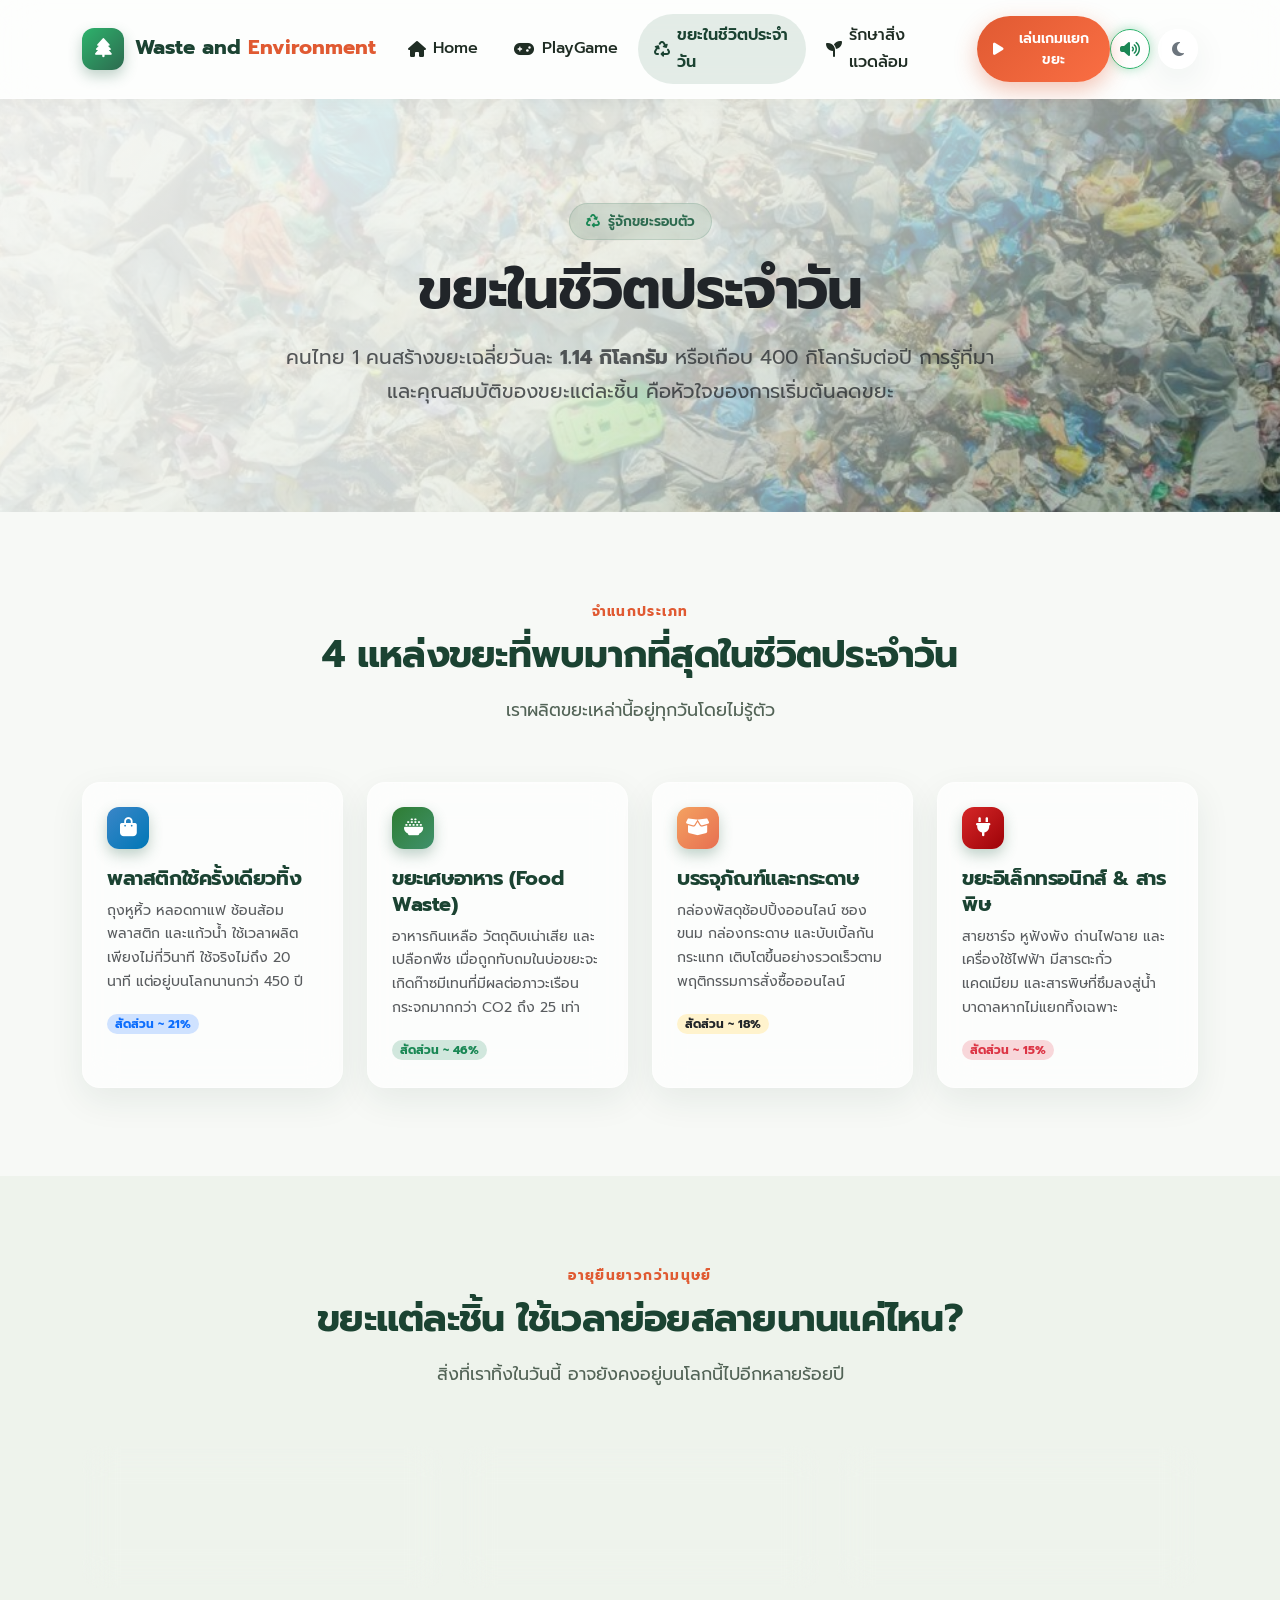
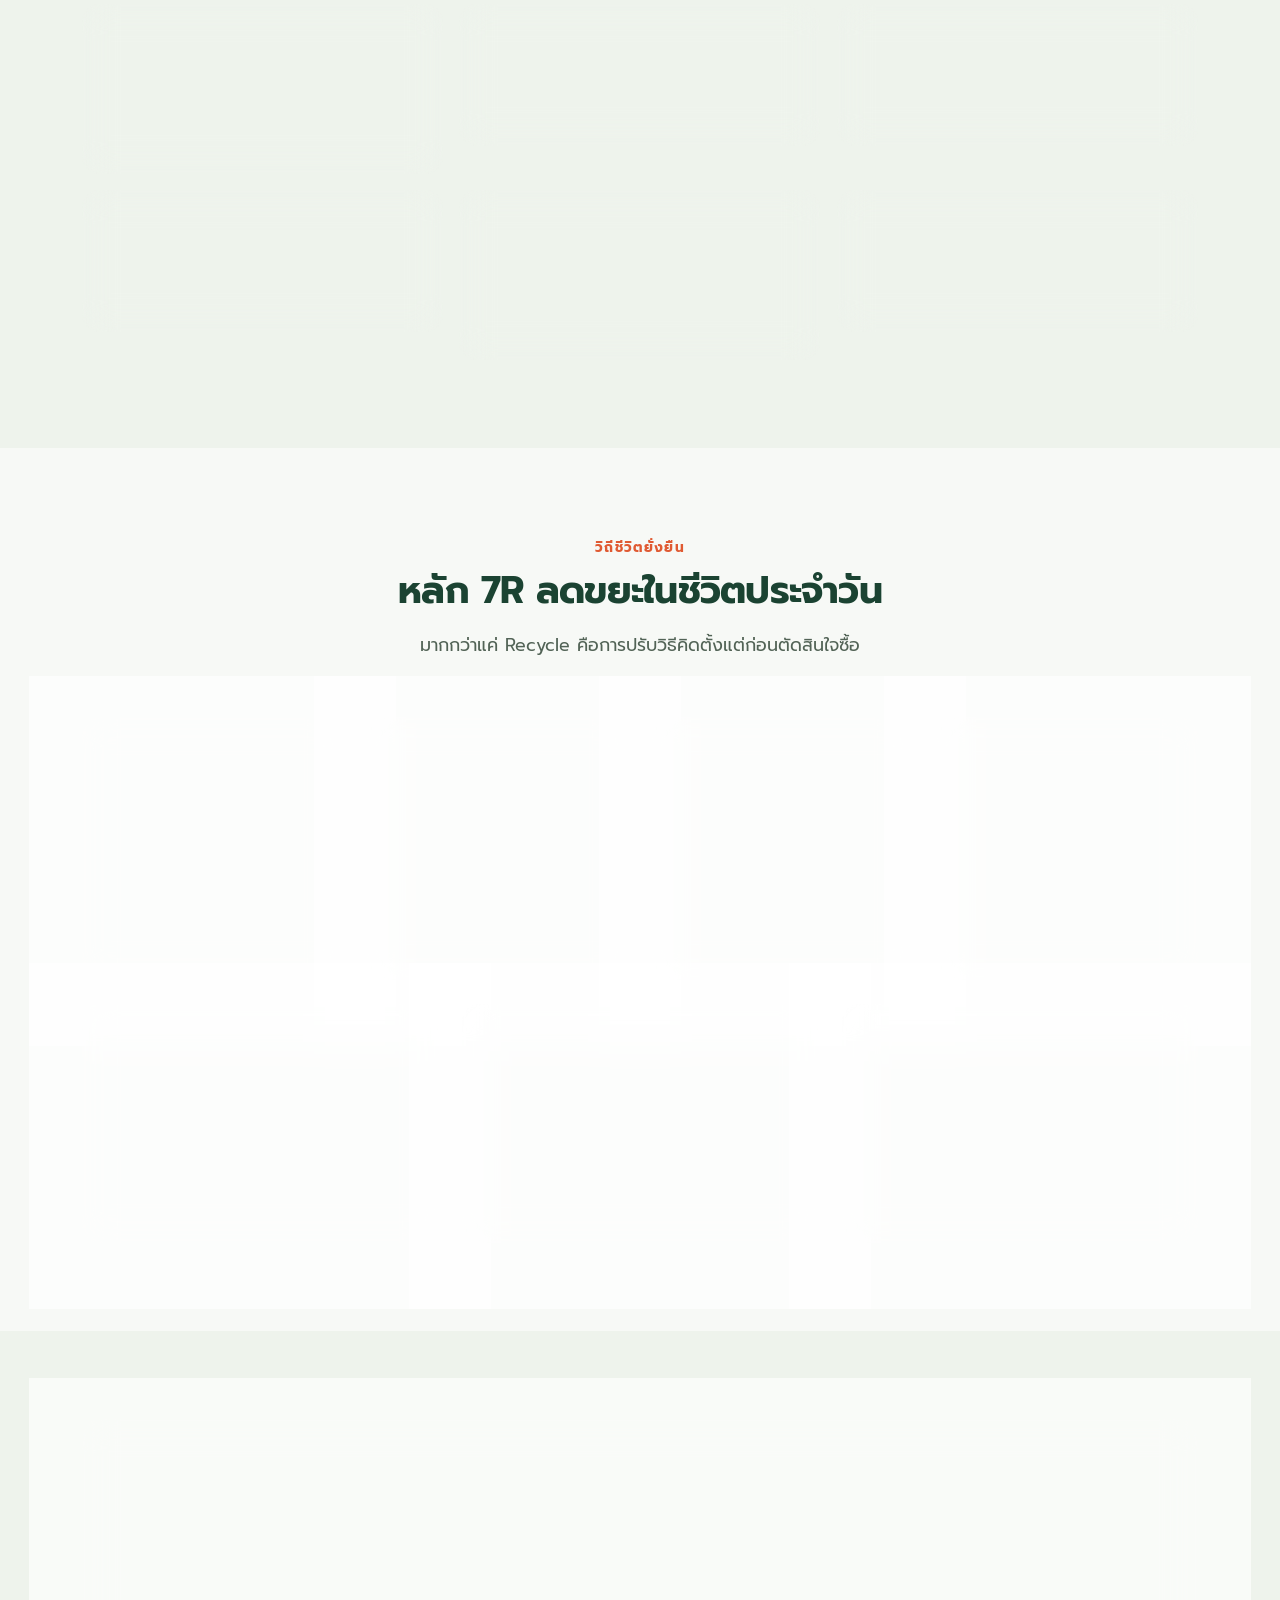
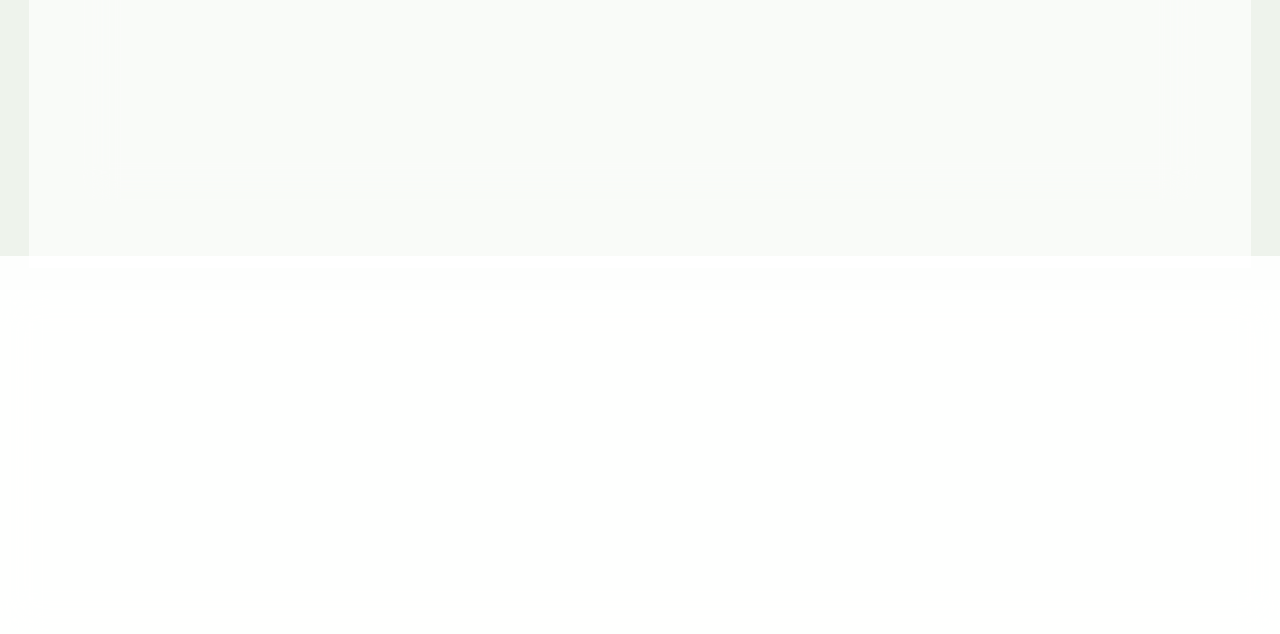
==== commit 2728c77f: "update website" ====
--- a/daily-waste.html
+++ b/daily-waste.html
@@ -409,10 +409,9 @@
           </div>
           <div class="col-lg-6 text-center">
             <div class="p-4 rounded-4 bg-white bg-opacity-75 shadow-sm">
-              <i class="fa-solid fa-hand-holding-heart display-1 text-success mb-3"></i>
-              <h5 class="fw-bold mb-2">ปลอดภัยต่อพี่ๆ พนักงานเก็บขยะ</h5>
+              <h5 class="fw-bold mb-2">ห่อเศษแก้วแตก หรือแยกขยะอันตรายใส่ถุงใสแปะป้ายชัดเจน</h5>
               <p class="small text-muted mb-3">
-                การห่อเศษแก้วแตก หรือแยกขยะอันตรายใส่ถุงใสแปะป้ายชัดเจน ช่วยปกป้องเจ้าหน้าที่จากการถูกบาดและสัมผัสสารเคมีอันตราย
+                 เพื่อความปลอดภัยต่อพี่ๆ พนักงานเก็บขยะ ช่วยปกป้องเจ้าหน้าที่จากการถูกบาดและสัมผัสสารเคมีอันตราย
               </p>
               <a href="game.html" class="btn btn-eco-primary btn-sm px-4">
                 <i class="fa-solid fa-gamepad me-1"></i> ลองทดสอบความรู้ในเกม
